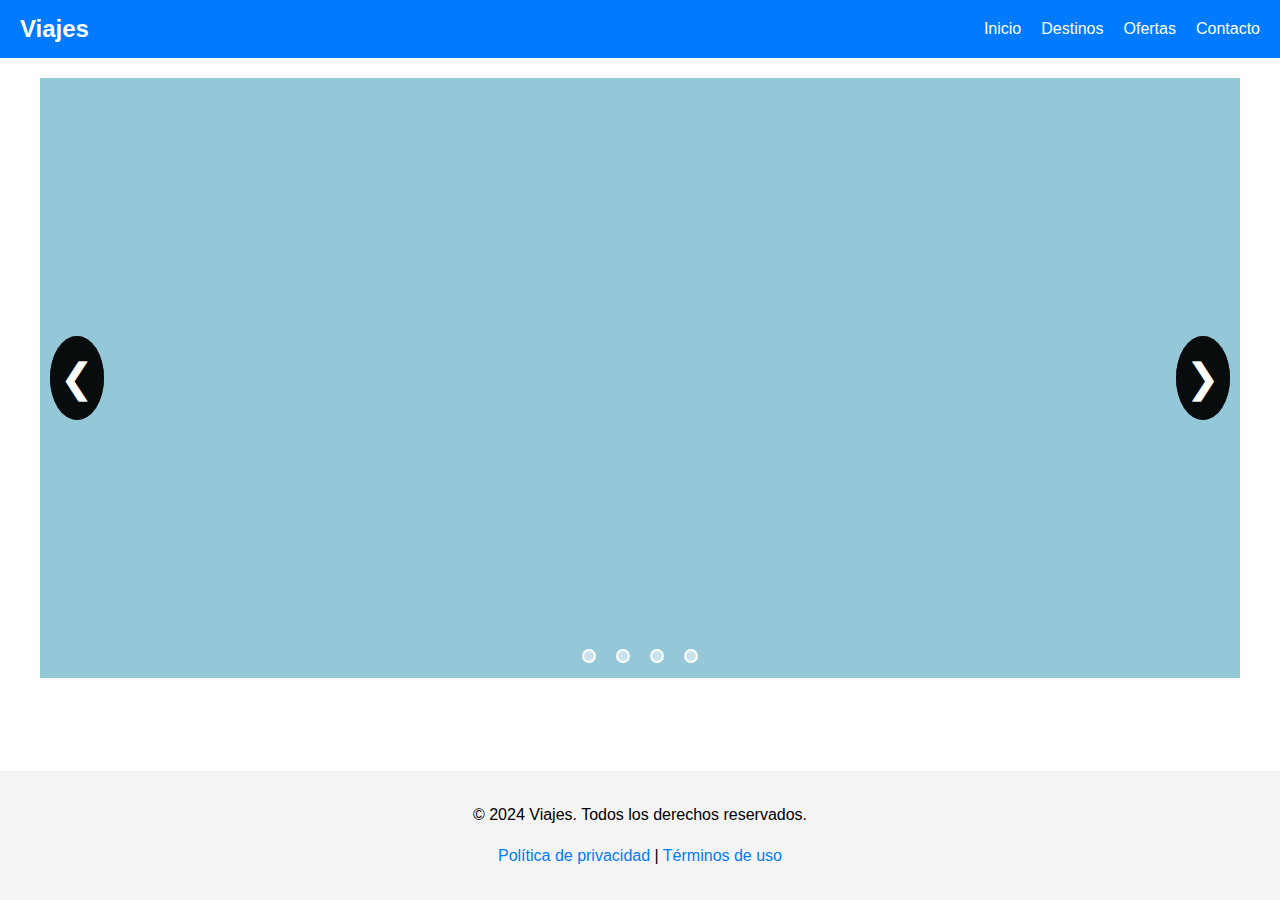
==== index.html @ e2661abb "got Talent" ====
<!DOCTYPE html>
<html lang="es">
<head>
    <meta charset="UTF-8">
    <meta name="viewport" content="width=device-width, initial-scale=1.0">
    <title>Inicio</title>
    <link rel="stylesheet" href="css/styles.css">
</head>
<body>
    <div class="container">
        <!-- Menú de navegación -->
        <header>
            <nav class="menu">
                <div class="logo">Viajes</div>
                <input type="checkbox" id="menu-toggle" class="menu-toggle">
                <label for="menu-toggle" class="menu-icon">&#9776;</label>
                <ul class="menu-links">
                    <li><a href="#">Inicio</a></li>
                    <li><a href="#">Destinos</a></li>
                    <li><a href="#">Ofertas</a></li>
                    <li><a href="#">Contacto</a></li>
                </ul>
            </nav>
        </header>

        <!-- Contenido principal -->
        <main>
            <!-- Galería de imágenes -->
            <div class="slider">
                <div class="slides">
                    <input type="radio" name="slide" id="slide1" checked>
                    <input type="radio" name="slide" id="slide2">
                    <input type="radio" name="slide" id="slide3">
                    <input type="radio" name="slide" id="slide4">

                    <div class="slide s1">
                        <img src="img/1.png" alt="Imagen 1">
                    </div>
                    <div class="slide s2">
                        <img src="img/1.png" alt="Imagen 2">
                    </div>
                    <div class="slide s3">
                        <img src="img/1.png" alt="Imagen 3">
                    </div>
                    <div class="slide s4">
                        <img src="img/1.png" alt="Imagen 4">
                    </div>

                    <!-- Controles manuales -->
                    <div class="navigation">
                        <label for="slide1" class="manual-btn"></label>
                        <label for="slide2" class="manual-btn"></label>
                        <label for="slide3" class="manual-btn"></label>
                        <label for="slide4" class="manual-btn"></label>
                    </div>
                </div>

                <!-- Flechas -->
                <div class="arrows">
                    <label for="slide4" class="prev">&#10094;</label>
                    <label for="slide2" class="next">&#10095;</label>
                    <label for="slide1" class="prev">&#10094;</label>
                    <label for="slide3" class="next">&#10095;</label>
                    <label for="slide2" class="prev">&#10094;</label>
                    <label for="slide4" class="next">&#10095;</label>
                    <label for="slide3" class="prev">&#10094;</label>
                    <label for="slide1" class="next">&#10095;</label>
                </div>
            </div>
        </main>
    </div>

    <!-- Pie de página -->
    <footer>
        <div class="footer-content">
            <p>&copy; 2024 Viajes. Todos los derechos reservados.</p>
            <p><a href="#">Política de privacidad</a> | <a href="#">Términos de uso</a></p>
        </div>
    </footer>
</body>
</html>
---- css/styles.css ----
/* Estilos generales ya establecidos (no se repiten aquí) */
/* Estilos generales */
body {
    font-family: Arial, sans-serif;
    margin: 0;
    padding: 0;
    line-height: 1.6;
    display: flex;
    flex-direction: column;
    min-height: 100vh;
}

/* Contenedor principal */
.container {
    flex: 1;
}

/* Menú */
.menu {
    display: flex;
    justify-content: space-between;
    align-items: center;
    padding: 10px 20px;
    background-color: #007BFF;
    color: white;
    position: relative;
}

.menu .logo {
    font-size: 24px;
    font-weight: bold;
}

.menu-links {
    list-style: none;
    display: flex;
    gap: 20px;
    margin: 0;
    padding: 0;
}

.menu-links li {
    display: inline;
}

.menu-links a {
    text-decoration: none;
    color: white;
    font-weight: 500;
}

/* Botón hamburguesa para pantallas pequeñas */
.menu-toggle {
    display: none;
}

.menu-icon {
    display: none;
    font-size: 24px;
    cursor: pointer;
}

/* Adaptabilidad */
@media (max-width: 768px) {
    .menu-links {
        display: none;
        flex-direction: column;
        background-color: #007BFF;
        position: absolute;
        top: 100%;
        left: 0;
        width: 100%;
        text-align: center;
    }

    .menu-links li {
        padding: 10px 0;
    }

    .menu-toggle:checked + .menu-icon + .menu-links {
        display: flex;
    }

    .menu-icon {
        display: block;
    }
}

/* Pie de página */
footer {
    background-color: #f4f4f4;
    text-align: center;
    padding: 15px 0;
    margin-top: auto;
}

footer a {
    color: #007BFF;
    text-decoration: none;
}

footer a:hover {
    text-decoration: underline;
}
/* Galería de imágenes */
.slider {
    width: 100%;
    max-width: 1200px;
    height: 600px;
    overflow: hidden;
    margin: 20px auto;
    position: relative;
}

.slides {
    display: flex;
    width: 400%;
    height: 100%;
    transition: transform 0.5s ease-in-out;
}

.slide {
    width: 100%;
    height: 100%;
    flex-shrink: 0;
    position: relative;
}

.slide img {
    width: 100%;
    height: 100%;
    object-fit: cover;
}

/* Radio inputs */
input[type="radio"] {
    display: none;
}

#slide1:checked ~ .slides {
    transform: translateX(0%);
}

#slide2:checked ~ .slides {
    transform: translateX(-100%);
}

#slide3:checked ~ .slides {
    transform: translateX(-200%);
}

#slide4:checked ~ .slides {
    transform: translateX(-300%);
}

/* Flechas */
.arrows label {
    position: absolute;
    top: 50%;
    transform: translateY(-50%);
    font-size: 40px;
    color: white;
    background: rgba(0, 0, 0, 0.5);
    border-radius: 50%;
    padding: 10px;
    cursor: pointer;
    z-index: 10;
}

label.prev {
    left: 10px;
}

label.next {
    right: 10px;
}

.arrows label:hover {
    background: rgba(0, 0, 0, 0.8);
}

/* Botones manuales */
.navigation {
    display: flex;
    justify-content: center;
    position: absolute;
    bottom: 15px;
    width: 100%;
    z-index: 10;
}

.manual-btn {
    border: 2px solid white;
    padding: 5px;
    margin: 0 10px;
    border-radius: 50%;
    cursor: pointer;
    background: rgba(255, 255, 255, 0.5);
}

.manual-btn:hover {
    background: white;
}
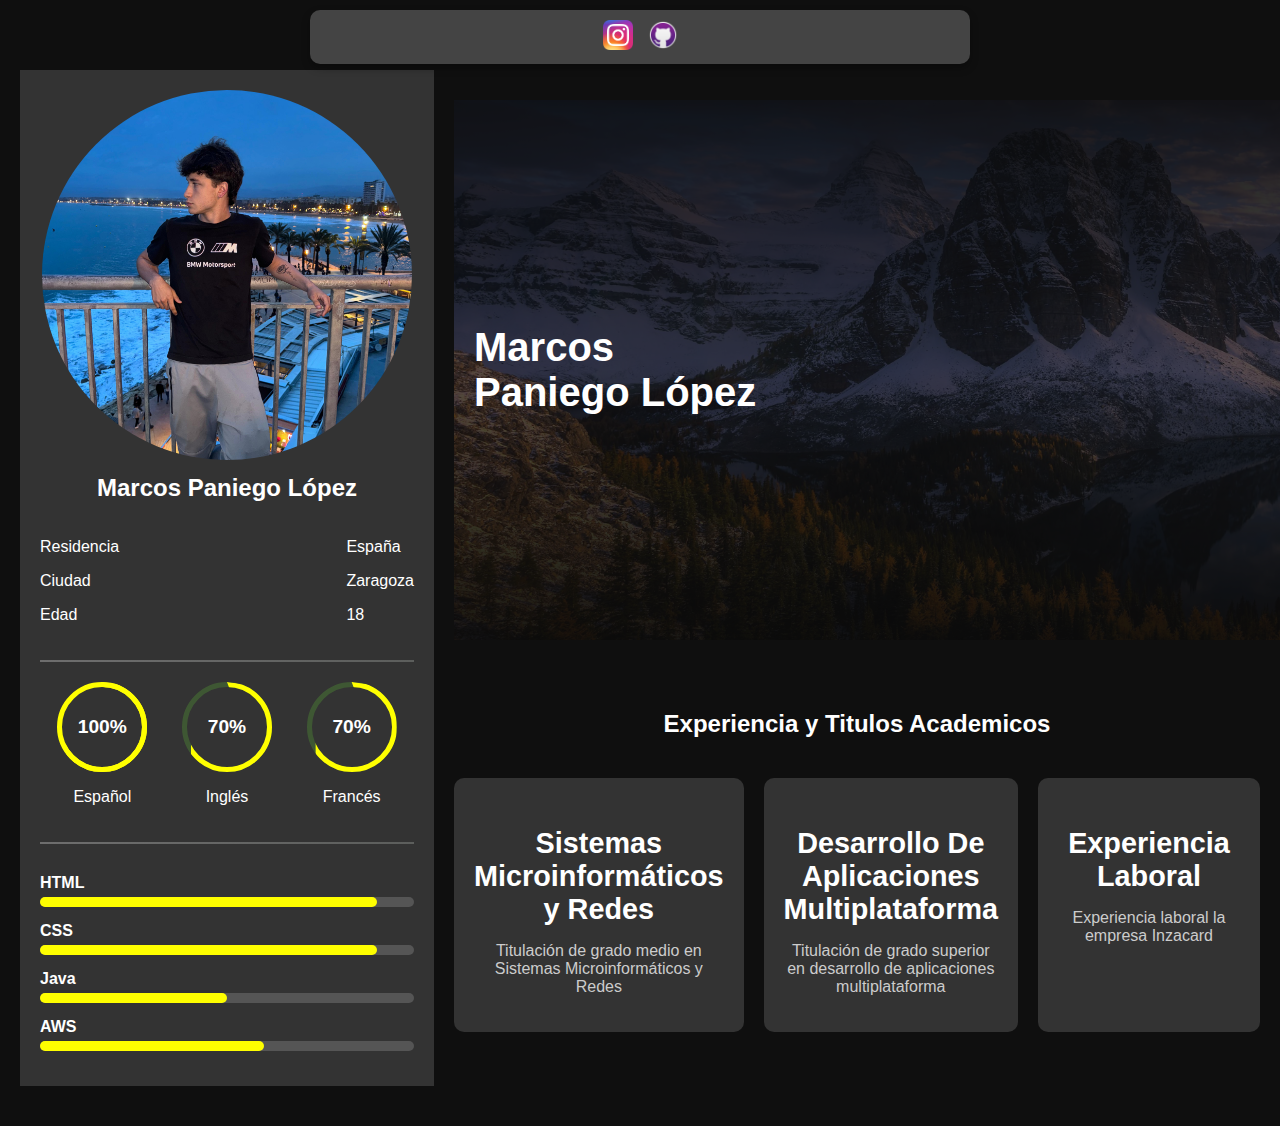
==== commit 4446a838: "GotTalentWeb" ====
--- a/index.html
+++ b/index.html
@@ -1,81 +1,114 @@
 <!DOCTYPE html>
 <html lang="es">
 <head>
-    <meta charset="UTF-8">
-    <meta name="viewport" content="width=device-width, initial-scale=1.0">
-    <title>Inicio</title>
-    <link rel="stylesheet" href="css/styles.css">
+  <meta charset="UTF-8">
+  <meta name="viewport" content="width=device-width, initial-scale=1.0">
+  <title>Inicio</title>
+  <link rel="stylesheet" href="css/styles.css">
 </head>
 <body>
-    <div class="container">
-        <!-- Menú de navegación -->
-        <header>
-            <nav class="menu">
-                <div class="logo">Viajes</div>
-                <input type="checkbox" id="menu-toggle" class="menu-toggle">
-                <label for="menu-toggle" class="menu-icon">&#9776;</label>
-                <ul class="menu-links">
-                    <li><a href="#">Inicio</a></li>
-                    <li><a href="#">Destinos</a></li>
-                    <li><a href="#">Ofertas</a></li>
-                    <li><a href="#">Contacto</a></li>
-                </ul>
-            </nav>
-        </header>
+  <!-- Rectángulo flotante para redes sociales -->
+  <div class="social-links">
+    <a href="#" class="icono">
+      <img src="img/LogoInstagram.webp" alt="LogoInstagram">
+    </a>
+    <a href="#" class="icono">
+      <img src="img/github.png" alt="LogoGithub">
+    </a>
+  </div>
 
-        <!-- Contenido principal -->
-        <main>
-            <!-- Galería de imágenes -->
-            <div class="slider">
-                <div class="slides">
-                    <input type="radio" name="slide" id="slide1" checked>
-                    <input type="radio" name="slide" id="slide2">
-                    <input type="radio" name="slide" id="slide3">
-                    <input type="radio" name="slide" id="slide4">
-
-                    <div class="slide s1">
-                        <img src="img/1.png" alt="Imagen 1">
-                    </div>
-                    <div class="slide s2">
-                        <img src="img/1.png" alt="Imagen 2">
-                    </div>
-                    <div class="slide s3">
-                        <img src="img/1.png" alt="Imagen 3">
-                    </div>
-                    <div class="slide s4">
-                        <img src="img/1.png" alt="Imagen 4">
-                    </div>
-
-                    <!-- Controles manuales -->
-                    <div class="navigation">
-                        <label for="slide1" class="manual-btn"></label>
-                        <label for="slide2" class="manual-btn"></label>
-                        <label for="slide3" class="manual-btn"></label>
-                        <label for="slide4" class="manual-btn"></label>
-                    </div>
+  <div class="contenedor">
+    <div class="tarjetas">
+        <div class="tarjeta-perfil">
+            <img src="img/yo5.png" alt="Foto de perfil">
+            <h2>Marcos Paniego López</h2>
+            <div class="informacion">
+              <div class="label">
+                <p class="resaltado">Residencia</p>
+                <p class="resaltado">Ciudad</p>
+                <p class="resaltado">Edad</p>
+              </div>
+              <div class="valor">
+                <p class="fino">España</p>
+                <p class="fino">Zaragoza</p>
+                <p class="fino">18</p>
+              </div>  
+            </div>
+            <div class="linea"></div>
+            <div class="idiomas">
+              <div class="idioma">
+                <div class="circulo completo">
+                  <span>100%</span>
                 </div>
-
-                <!-- Flechas -->
-                <div class="arrows">
-                    <label for="slide4" class="prev">&#10094;</label>
-                    <label for="slide2" class="next">&#10095;</label>
-                    <label for="slide1" class="prev">&#10094;</label>
-                    <label for="slide3" class="next">&#10095;</label>
-                    <label for="slide2" class="prev">&#10094;</label>
-                    <label for="slide4" class="next">&#10095;</label>
-                    <label for="slide3" class="prev">&#10094;</label>
-                    <label for="slide1" class="next">&#10095;</label>
+                <p>Español</p>
+              </div>
+              <div class="idioma">
+                <div class="circulo" style="--nivel: 70%;">
+                  <span>70%</span>
                 </div>
+                <p>Inglés</p>
+              </div>
+              <div class="idioma">
+                <div class="circulo" style="--nivel: 70%;">
+                  <span>70%</span>
+                </div>
+                <p>Francés</p>
+              </div>
             </div>
-        </main>
+            <div class="linea"></div>
+            <div class="habilidades">
+              <div class="habilidad">
+                <p>HTML</p>
+                <div class="barra" style="--nivel: 90%;"></div>
+              </div>
+              <div class="habilidad">
+                <p>CSS</p>
+                <div class="barra" style="--nivel: 90%;"></div>
+              </div>
+              <div class="habilidad">
+                <p>Java</p>
+                <div class="barra" style="--nivel: 50%;"></div>
+              </div>
+              <div class="habilidad">
+                <p>AWS</p>
+                <div class="barra" style="--nivel: 60%;"></div>
+              </div>
+            
+            </div>
+          </div>
+          <!-- Nueva tarjeta con fondo de paisaje -->
+    <div class="tarjeta-fondo">
+        <div class="fondo-paisaje">
+          <!-- Título a la izquierda -->
+          <div class="titulo-fondo">
+            <h1>Marcos</h1>
+            <h1>Paniego López</h1>
+          </div>
+          <!-- Imagen a la derecha -->
+          <div class="imagen-fondo-derecha">
+            <img src="img/yo_fotoprincipal.png" alt="Mi Imagen">
+          </div>
+        </div>
+        <h2 id="servicios">Experiencia y Titulos Academicos</h2>
+          <!-- 3 Tarjetas adicionales -->
+    <div class="tarjetas-adicionales">
+        <div class="tarjeta">
+            <h3>Sistemas Microinformáticos y Redes</h3>
+            <p>Titulación de grado medio en Sistemas Microinformáticos y Redes</p>
+        </div>
+        <div class="tarjeta">
+            <h3>Desarrollo De Aplicaciones Multiplataforma</h3>
+            <p>Titulación de grado superior en desarrollo de aplicaciones multiplataforma</p>
+        </div>
+        <div class="tarjeta">
+            <h3>Experiencia Laboral</h3>
+            <p>Experiencia laboral la empresa Inzacard</p>
+        </div>
     </div>
-
-    <!-- Pie de página -->
-    <footer>
-        <div class="footer-content">
-            <p>&copy; 2024 Viajes. Todos los derechos reservados.</p>
-            <p><a href="#">Política de privacidad</a> | <a href="#">Términos de uso</a></p>
-        </div>
-    </footer>
+      </div>
+    </div>
+    </div>
+  </div>
 </body>
 </html>
+
--- a/css/styles.css
+++ b/css/styles.css
@@ -1,203 +1,281 @@
-/* Estilos generales ya establecidos (no se repiten aquí) */
-/* Estilos generales */
 body {
-    font-family: Arial, sans-serif;
     margin: 0;
     padding: 0;
-    line-height: 1.6;
-    display: flex;
-    flex-direction: column;
+    font-family: Arial, sans-serif;
+    background-color: #0f0f0f;
+    color: #fff;
+  }
+  
+  .contenedor {
+    display: flex;
+    flex-direction: column; /* Las tarjetas estarán en una fila */
+    justify-content: flex-start; /* Alinea todo a la izquierda */
     min-height: 100vh;
-}
-
-/* Contenedor principal */
-.container {
-    flex: 1;
-}
-
-/* Menú */
-.menu {
+    padding: 20px;
+  }
+  
+  .tarjetas {
+    display: flex;
+    gap: 20px; /* Espacio entre las dos tarjetas */
+  }
+  
+  .tarjeta-perfil {
+    width: 400px;
+    background-color: #333;
+    padding: 20px;
+    text-align: center;
+    margin-bottom: 20px; /* Espacio entre la tarjeta y el siguiente contenido */
+  }
+  
+  .tarjeta-perfil img {
+    width: 370px;
+    height: 370px;
+    border-radius: 50%;
+    object-fit: cover;
+  }
+  
+  .tarjeta-perfil h2 {
+    margin-top: 10px;
+  }
+  
+  .informacion {
+    display: flex;
+    justify-content: space-between;
+    margin-top: 20px;
+  }
+  
+  .label, .valor {
+    text-align: left;
+  }
+  
+  .linea {
+    margin: 20px 0;
+    height: 2px;
+    background: linear-gradient(to right, #6e6e6e, #5c5e5c);
+  }
+  
+  .idiomas {
+    display: flex;
+    justify-content: space-around;
+    margin-top: 20px;
+  }
+  
+  .idioma {
+    text-align: center;
+  }
+  
+  .circulo {
+    width: 80px;
+    height: 80px;
+    border-radius: 50%;
+    position: relative;
+    background: none;
+    border: 5px solid rgba(111, 233, 54, 0.2);
+    display: flex;
+    justify-content: center;
+    align-items: center;
+    margin: 0 auto 10px auto;
+  }
+  
+  .circulo.completo {
+    border: 5px solid yellow;
+  }
+  
+  .circulo::before {
+    content: "";
+    position: absolute;
+    width: 100%;
+    height: 100%;
+    border-radius: 90%;
+    clip-path: polygon(80% 80%, 50% 0%, 100% 7%, 100% 100%, 10% 100%, 10% 50%);
+    border: 5px solid yellow;
+    transform: rotate(calc(3.6deg * var(--nivel)));
+    transform-origin: center;
+  }
+  
+  .circulo span {
+    position: absolute;
+    color: white;
+    font-weight: bold;
+    font-size: 1.2em;
+  }
+  
+  .habilidades {
+    margin-top: 30px;
+    text-align: left;
+  }
+  
+  .habilidad {
+    margin-bottom: 15px;
+  }
+  
+  .habilidad p {
+    margin: 0 0 5px 0;
+    font-weight: bold;
+  }
+  
+  .barra {
+    height: 10px;
+    width: 100%;
+    background-color: #555;
+    border-radius: 5px;
+    position: relative;
+  }
+  
+  .barra::after {
+    content: "";
+    position: absolute;
+    height: 100%;
+    width: var(--nivel);
+    background-color: yellow;
+    border-radius: 5px;
+    top: 0;
+    left: 0;
+  }
+/* Redes sociales - Posicionamiento fijo en la parte superior */
+.social-links {
+    position: fixed; /* Fijo en la pantalla */
+    top: 10px; /* Espacio desde la parte superior */
+    left: 50%; /* Centrado horizontalmente */
+    transform: translateX(-50%); /* Ajuste del centro */
+    background-color: #444;
+    padding: 10px;
+    border-radius: 10px;
+    box-shadow: 0 4px 8px rgba(0, 0, 0, 0.3);
+    width: 50%; /* Ajusta el tamaño del rectángulo */
+    display: flex;
+    justify-content: center;
+    gap: 15px;
+    transition: transform 0.3s ease, box-shadow 0.3s ease;
+    z-index: 1000; /* Asegura que esté encima de todo */
+  }
+  
+  /* Efecto hover */
+  .social-links:hover {
+    transform: translateX(-50%) translateY(-5px);
+    box-shadow: 0 8px 16px rgba(0, 0, 0, 0.5);
+  }
+  
+  /* Iconos interactivos */
+  .icono img {
+    width: 30px;
+    height: 30px;
+    transition: transform 0.3s ease;
+  }
+  
+  .icono img:hover {
+    transform: scale(1.2);
+  }
+  
+  /* Tarjeta de perfil */
+  .tarjeta-perfil {
+    margin-top: 50px; /* Espacio suficiente debajo de las redes sociales */
+    width: 400px;
+    background-color: #333;
+    padding: 20px;
+    text-align: center;
+    position: relative;
+  }
+  /* Nueva tarjeta con fondo de paisaje */
+  .tarjeta-fondo {
+    width: 65%; /* Aumento el tamaño de la tarjeta de fondo */
+    background-color: transparent;
+    margin-top: 80px; /* Separa más de la parte superior */
+  }
+  
+  
+  
+  .fondo-paisaje {
     display: flex;
     justify-content: space-between;
     align-items: center;
-    padding: 10px 20px;
-    background-color: #007BFF;
-    color: white;
-    position: relative;
-}
-
-.menu .logo {
-    font-size: 24px;
+    height: 500px;
+    width: 1300px;
+    color: rgb(255, 255, 255);
+    padding: 20px;
+    position: relative;
+  }
+  
+  /* Pseudo-elemento para la imagen de fondo con opacidad */
+.fondo-paisaje::before {
+    content: "";
+    position: absolute;
+    top: 0;
+    left: 0;
+    width: 100%;
+    height: 100%;
+    background-image: url('../img/fondo.png'); /* Imagen de fondo */
+    background-size: cover;
+    background-position: center;
+    opacity: 0.3; /* Opacidad solo para la imagen de fondo */
+    z-index: 0; /* Asegura que la imagen esté por detrás del contenido */
+    background: linear-gradient(
+        rgba(0, 0, 0, 0.8), /* borde superior */
+        rgba(0, 0, 0, 0), /* centro */
+        rgba(0, 0, 0, 0.795) /* borde inferior */
+      ), url('../img/fondo.png'); /* Imagen de fondo */
+      background-size: cover;
+      background-position: center;
+  }
+
+ 
+  .titulo-fondo h1 {
+    font-size: 2.5em;
     font-weight: bold;
-}
-
-.menu-links {
-    list-style: none;
+    margin: 0;
+    color: #fff;
+    position: relative;
+  z-index: 1; /* Asegura que el texto esté por encima de la imagen */
+  }
+  
+ /* Imagen a la derecha */
+.imagen-fondo-derecha img {
+    width: 550px;
+    height: 540px;
+    object-fit: cover;
+    position: relative;
+    z-index: 1; /* Asegura que la imagen esté por encima del fondo */
+  }
+
+/* Nueva sección para las 3 tarjetas debajo */
+.tarjetas-adicionales {
     display: flex;
     gap: 20px;
-    margin: 0;
-    padding: 0;
-}
-
-.menu-links li {
-    display: inline;
-}
-
-.menu-links a {
-    text-decoration: none;
-    color: white;
-    font-weight: 500;
-}
-
-/* Botón hamburguesa para pantallas pequeñas */
-.menu-toggle {
-    display: none;
-}
-
-.menu-icon {
-    display: none;
-    font-size: 24px;
-    cursor: pointer;
-}
-
-/* Adaptabilidad */
-@media (max-width: 768px) {
-    .menu-links {
-        display: none;
-        flex-direction: column;
-        background-color: #007BFF;
-        position: absolute;
-        top: 100%;
-        left: 0;
-        width: 100%;
-        text-align: center;
-    }
-
-    .menu-links li {
-        padding: 10px 0;
-    }
-
-    .menu-toggle:checked + .menu-icon + .menu-links {
-        display: flex;
-    }
-
-    .menu-icon {
-        display: block;
-    }
-}
-
-/* Pie de página */
-footer {
-    background-color: #f4f4f4;
-    text-align: center;
-    padding: 15px 0;
-    margin-top: auto;
-}
-
-footer a {
-    color: #007BFF;
-    text-decoration: none;
-}
-
-footer a:hover {
-    text-decoration: underline;
-}
-/* Galería de imágenes */
-.slider {
-    width: 100%;
-    max-width: 1200px;
-    height: 600px;
-    overflow: hidden;
-    margin: 20px auto;
-    position: relative;
-}
-
-.slides {
-    display: flex;
-    width: 400%;
-    height: 100%;
-    transition: transform 0.5s ease-in-out;
-}
-
-.slide {
-    width: 100%;
-    height: 100%;
-    flex-shrink: 0;
-    position: relative;
-}
-
-.slide img {
-    width: 100%;
-    height: 100%;
-    object-fit: cover;
-}
-
-/* Radio inputs */
-input[type="radio"] {
-    display: none;
-}
-
-#slide1:checked ~ .slides {
-    transform: translateX(0%);
-}
-
-#slide2:checked ~ .slides {
-    transform: translateX(-100%);
-}
-
-#slide3:checked ~ .slides {
-    transform: translateX(-200%);
-}
-
-#slide4:checked ~ .slides {
-    transform: translateX(-300%);
-}
-
-/* Flechas */
-.arrows label {
-    position: absolute;
-    top: 50%;
-    transform: translateY(-50%);
-    font-size: 40px;
-    color: white;
-    background: rgba(0, 0, 0, 0.5);
-    border-radius: 50%;
-    padding: 10px;
-    cursor: pointer;
-    z-index: 10;
-}
-
-label.prev {
-    left: 10px;
-}
-
-label.next {
-    right: 10px;
-}
-
-.arrows label:hover {
-    background: rgba(0, 0, 0, 0.8);
-}
-
-/* Botones manuales */
-.navigation {
-    display: flex;
-    justify-content: center;
-    position: absolute;
-    bottom: 15px;
-    width: 100%;
-    z-index: 10;
-}
-
-.manual-btn {
-    border: 2px solid white;
-    padding: 5px;
-    margin: 0 10px;
-    border-radius: 50%;
-    cursor: pointer;
-    background: rgba(255, 255, 255, 0.5);
-}
-
-.manual-btn:hover {
-    background: white;
-}
+    margin-top: 40px;
+    justify-content: center; /* Centra las tarjetas */
+    width: 100%;
+}
+
+.tarjeta {
+    background-color: #333;
+    width: 300px;
+    padding: 20px;
+    border-radius: 10px;
+    transition: transform 0.3s ease, box-shadow 0.3s ease;
+    text-align: center;
+}
+
+.tarjeta h3 {
+    font-size: 1.8em;
+    margin-bottom: 10px;
+}
+
+.tarjeta p {
+    font-size: 1em;
+    color: #ccc;
+}
+
+/* Efecto hover */
+.tarjeta:hover {
+    transform: translateY(-10px);
+    box-shadow: 0 10px 20px rgba(0, 0, 0, 0.2);
+}
+
+.tarjeta:hover h3 {
+    color: #ffcc00; /* Cambio de color en el título al hacer hover */
+}
+
+#servicios{
+    margin-top: 70px; /* Separa más de la parte superior */
+    text-align: center;
+}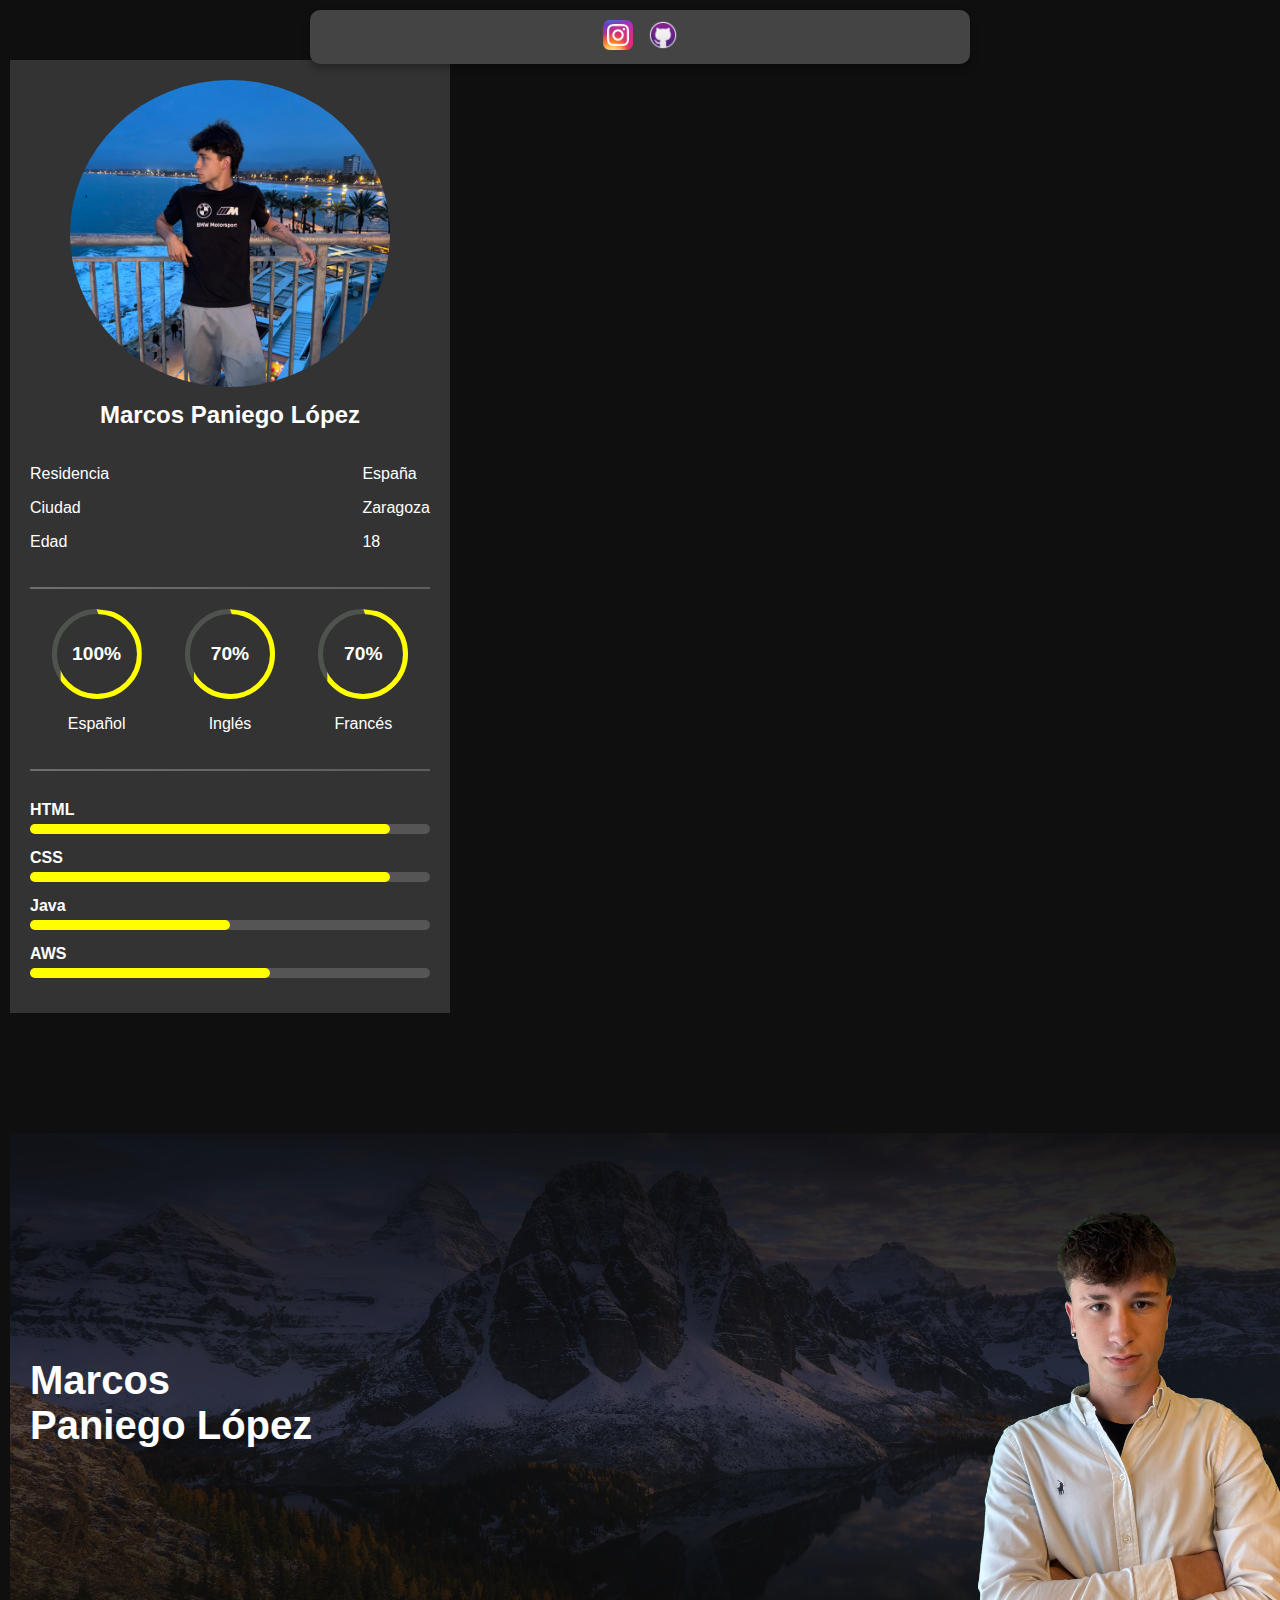
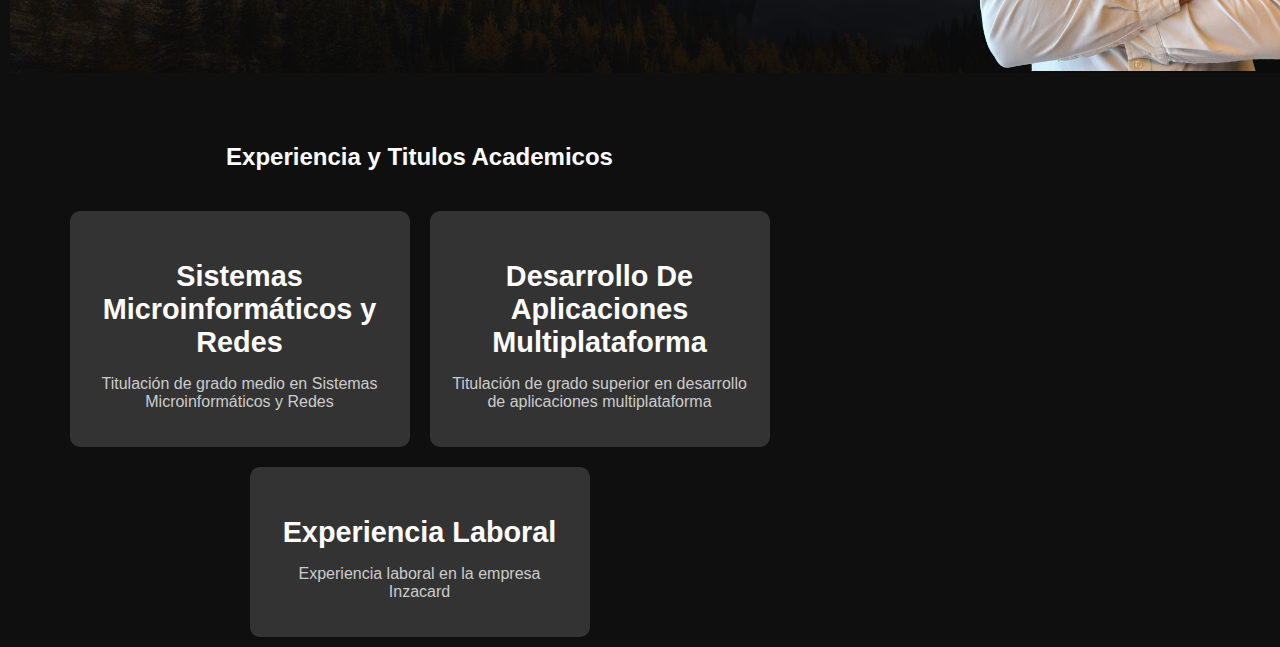
==== commit 4673c9dd: "got Talent" ====
--- a/index.html
+++ b/index.html
@@ -102,7 +102,7 @@
         </div>
         <div class="tarjeta">
             <h3>Experiencia Laboral</h3>
-            <p>Experiencia laboral la empresa Inzacard</p>
+            <p>Experiencia laboral en la empresa Inzacard</p>
         </div>
     </div>
       </div>
--- a/css/styles.css
+++ b/css/styles.css
@@ -4,6 +4,7 @@
     font-family: Arial, sans-serif;
     background-color: #0f0f0f;
     color: #fff;
+    overflow-x: hidden; /* Elimina el desplazamiento horizontal */
   }
   
   .contenedor {
@@ -11,16 +12,19 @@
     flex-direction: column; /* Las tarjetas estarán en una fila */
     justify-content: flex-start; /* Alinea todo a la izquierda */
     min-height: 100vh;
-    padding: 20px;
+    padding: 10px; /* Menor padding para aprovechar mejor el espacio */
   }
   
   .tarjetas {
     display: flex;
     gap: 20px; /* Espacio entre las dos tarjetas */
+    flex-wrap: wrap; /* Permite que las tarjetas se ajusten a la pantalla */
+    
   }
   
   .tarjeta-perfil {
-    width: 400px;
+    width: 100%;
+    max-width: 400px; /* Asegura que las tarjetas no excedan un tamaño máximo */
     background-color: #333;
     padding: 20px;
     text-align: center;
@@ -28,8 +32,8 @@
   }
   
   .tarjeta-perfil img {
-    width: 370px;
-    height: 370px;
+    width: 80%;
+    height: auto; /* Ajusta la imagen según el tamaño del contenedor */
     border-radius: 50%;
     object-fit: cover;
   }
@@ -70,15 +74,17 @@
     border-radius: 50%;
     position: relative;
     background: none;
-    border: 5px solid rgba(111, 233, 54, 0.2);
+    border: 5px solid rgba(197, 216, 188, 0.2);
     display: flex;
     justify-content: center;
     align-items: center;
     margin: 0 auto 10px auto;
   }
+
   
   .circulo.completo {
-    border: 5px solid yellow;
+    
+    animation: cambioColor 10s infinite; /* La animación cambiará los colores */
   }
   
   .circulo::before {
@@ -91,8 +97,33 @@
     border: 5px solid yellow;
     transform: rotate(calc(3.6deg * var(--nivel)));
     transform-origin: center;
-  }
-  
+    animation: cambioColor 10s infinite; /* La animación cambiará los colores */
+  }
+  
+  /* Animación para cambiar el color de la parte llena del círculo */
+@keyframes cambioColor {
+    0% {
+      border-color: #6fe936; /* Verde fosforito sólido */
+      background-color: transparent;
+      transform: rotate(calc(3.6deg * var(--nivel))); /* Mantener el nivel inicial */
+    }
+    33% {
+      border-color: #ff00ff; /* Rosa fosforito sólido */
+      background-color: transparent;
+      transform: rotate(calc(3.6deg * var(--nivel))); /* Mantener el nivel inicial */
+    }
+    66% {
+      border-color: #00ffff; /* Azul fosforito sólido */
+      background-color: transparent;
+      transform: rotate(calc(3.6deg * var(--nivel))); /* Mantener el nivel inicial */
+    }
+    100% {
+      border-color: #6fe936; /* Regresa al verde fosforito sólido */
+      background-color: transparent;
+      transform: rotate(calc(3.6deg * var(--nivel))); /* Mantener el nivel inicial */
+    }
+  }
+
   .circulo span {
     position: absolute;
     color: white;
@@ -120,6 +151,7 @@
     background-color: #555;
     border-radius: 5px;
     position: relative;
+    
   }
   
   .barra::after {
@@ -131,6 +163,23 @@
     border-radius: 5px;
     top: 0;
     left: 0;
+    animation: cambioColorBarras 10s infinite; /* La animación cambiará el color de las barras */
+  }
+
+  /* Animación para cambiar el color de las barras */
+@keyframes cambioColorBarras {
+    0% {
+      background-color: #6fe936; /* Verde fosforito sólido */
+    }
+    33% {
+      background-color: #ff00ff; /* Rosa fosforito sólido */
+    }
+    66% {
+      background-color: #00ffff; /* Azul fosforito sólido */
+    }
+    100% {
+      background-color: #6fe936; /* Regresa al verde fosforito sólido */
+    }
   }
 /* Redes sociales - Posicionamiento fijo en la parte superior */
 .social-links {
@@ -194,6 +243,9 @@
     color: rgb(255, 255, 255);
     padding: 20px;
     position: relative;
+    background-size: cover;
+    background-position: center;
+   
   }
   
   /* Pseudo-elemento para la imagen de fondo con opacidad */
@@ -216,7 +268,25 @@
       ), url('../img/fondo.png'); /* Imagen de fondo */
       background-size: cover;
       background-position: center;
-  }
+      animation: cambioFondoPaisaje 30s infinite; /* La animación solo afectará al fondo */
+  }
+
+  /* Animación de cambio de fondo en la sección de fondo-paisaje */
+@keyframes cambioFondoPaisaje {
+    0% {
+      background-image: url('../img/fondo.png'); /* Fondo inicial */
+      opacity: 0.3;
+    }
+    50% {
+      background-image: url('../img/fondo2.png'); /* Segundo fondo */
+      opacity: 0.18;
+    }
+    100% {
+      background-image: url('../img/fondo.png'); /* Vuelve al primer fondo */
+      opacity: 0.32;
+    }
+  }
+  
 
  
   .titulo-fondo h1 {
@@ -230,7 +300,8 @@
   
  /* Imagen a la derecha */
 .imagen-fondo-derecha img {
-    width: 550px;
+    width: 100%;
+    max-width: 550px; /* Ajusta el tamaño de la imagen */
     height: 540px;
     object-fit: cover;
     position: relative;
@@ -242,13 +313,15 @@
     display: flex;
     gap: 20px;
     margin-top: 40px;
+    flex-wrap: wrap; /* Permite que las tarjetas adicionales se ajusten en pantallas pequeñas */
     justify-content: center; /* Centra las tarjetas */
     width: 100%;
 }
 
 .tarjeta {
     background-color: #333;
-    width: 300px;
+    width: 100%;
+    max-width: 300px; /* Las tarjetas ocuparán todo el ancho disponible hasta un máximo */
     padding: 20px;
     border-radius: 10px;
     transition: transform 0.3s ease, box-shadow 0.3s ease;
@@ -278,4 +351,100 @@
 #servicios{
     margin-top: 70px; /* Separa más de la parte superior */
     text-align: center;
-}+}
+
+/* Medias Queries */
+@media (max-width: 768px) {
+    .contenedor {
+        padding: 20px; /* Reducir el padding en pantallas más pequeñas */
+    }
+
+    .tarjetas {
+        flex-direction: column;
+        gap: 10px;
+    }
+
+    .tarjeta-perfil {
+        width: 90%;
+        max-width: none;
+        margin-bottom: 15px;
+    }
+
+    .fondo-paisaje {
+        flex-direction: column;
+        width: 140%;
+        height: auto;
+    }
+
+    .titulo-fondo h1 {
+        font-size: 1.8em;
+        text-align: center;
+    }
+
+    .imagen-fondo-derecha img {
+        width: 100%;
+        height: auto;
+    }
+
+    .social-links {
+        width: 90%;
+    }
+
+    #servicios{
+        text-align: center;
+    }
+
+    .tarjetas-adicionales {
+        flex-direction: column;
+        
+        
+    }
+}
+
+@media (max-width: 480px) {
+    .contenedor {
+        padding: 10px;
+    }
+
+    .tarjetas {
+        gap: 10px;
+    }
+
+    .tarjeta-perfil {
+        width: 100%;
+        max-width: none;
+        margin-bottom: 10px;
+    }
+
+    .fondo-paisaje {
+        padding: 10px;
+    }
+
+    .titulo-fondo h1 {
+        font-size: 1.5em;
+        text-align: center;
+    }
+
+    .imagen-fondo-derecha img {
+        width: 90%;
+        height: auto;
+    }
+
+    .social-links {
+        width: 90%;
+        top: 10px;
+    }
+
+    .tarjetas-adicionales {
+        flex-direction: column;
+    }
+   
+
+    .tarjeta {
+        width: 100%;
+        max-width: none;
+    }
+}
+
+
+  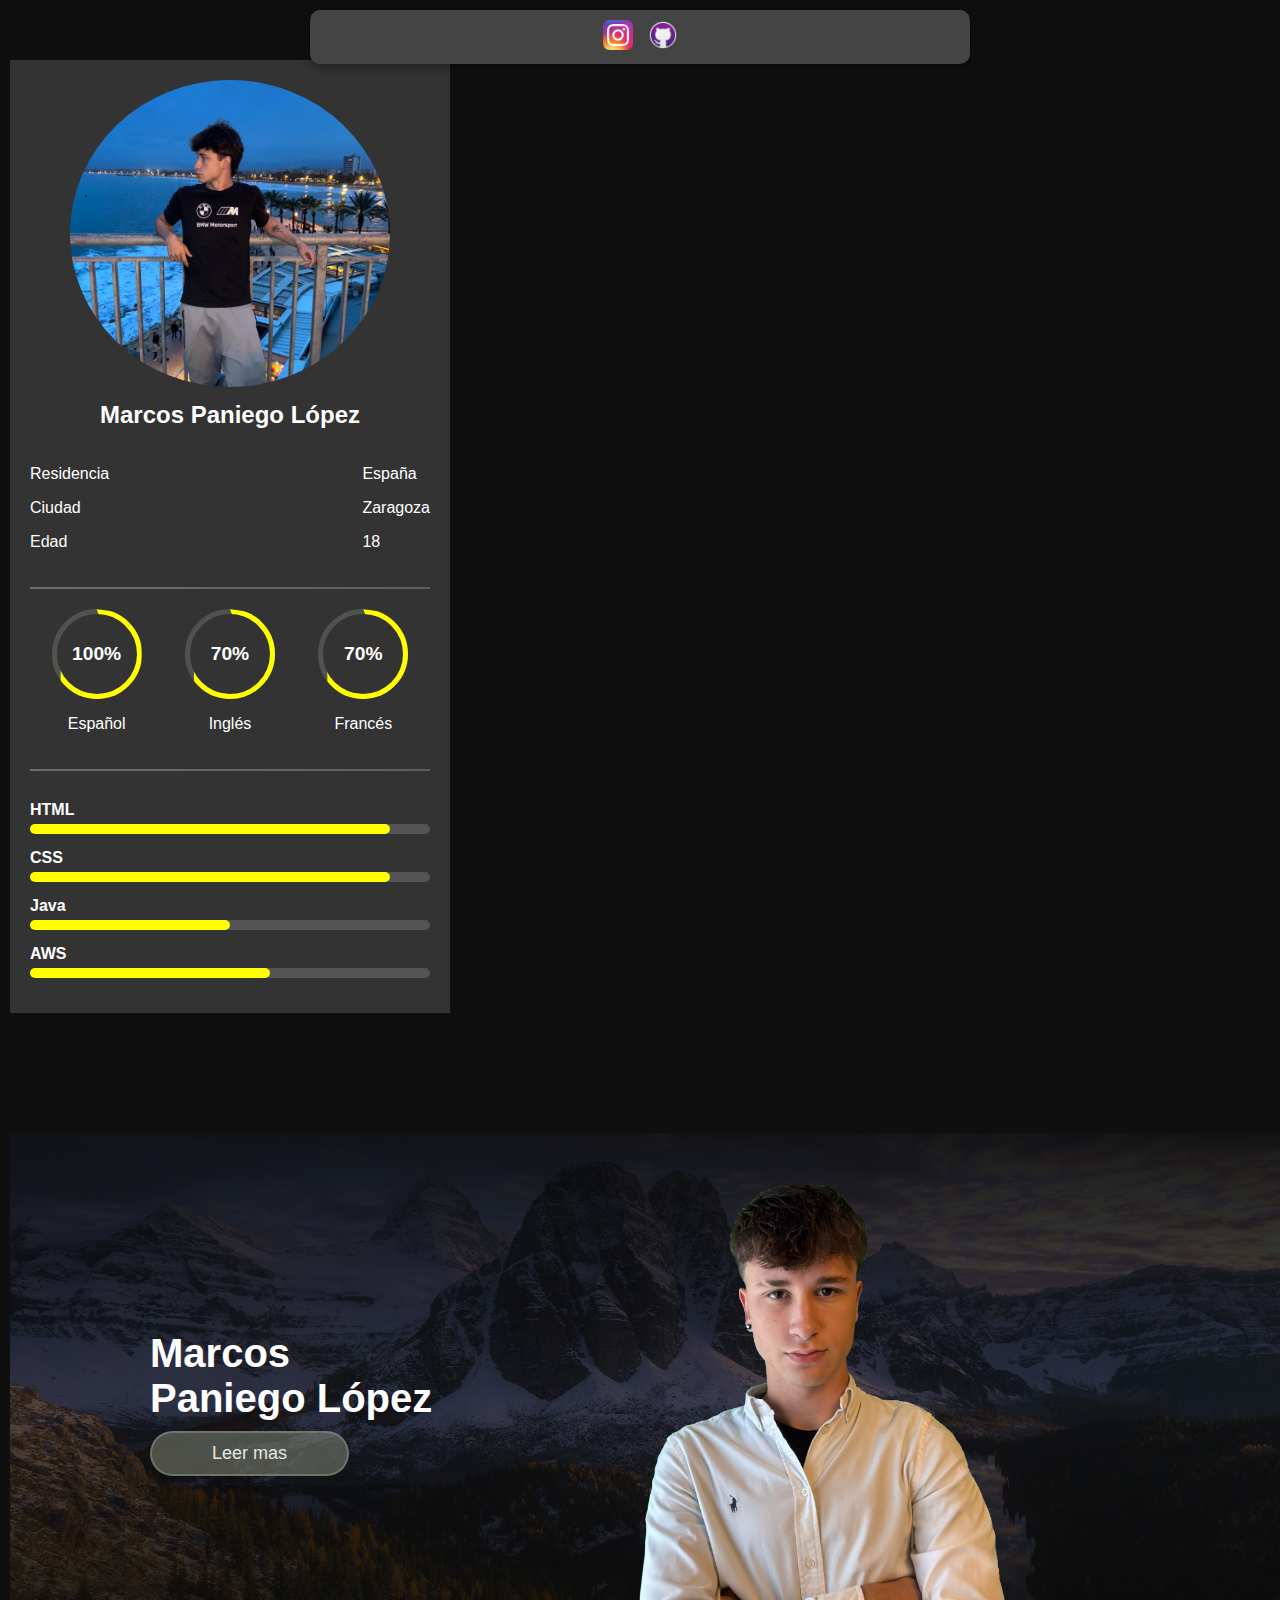
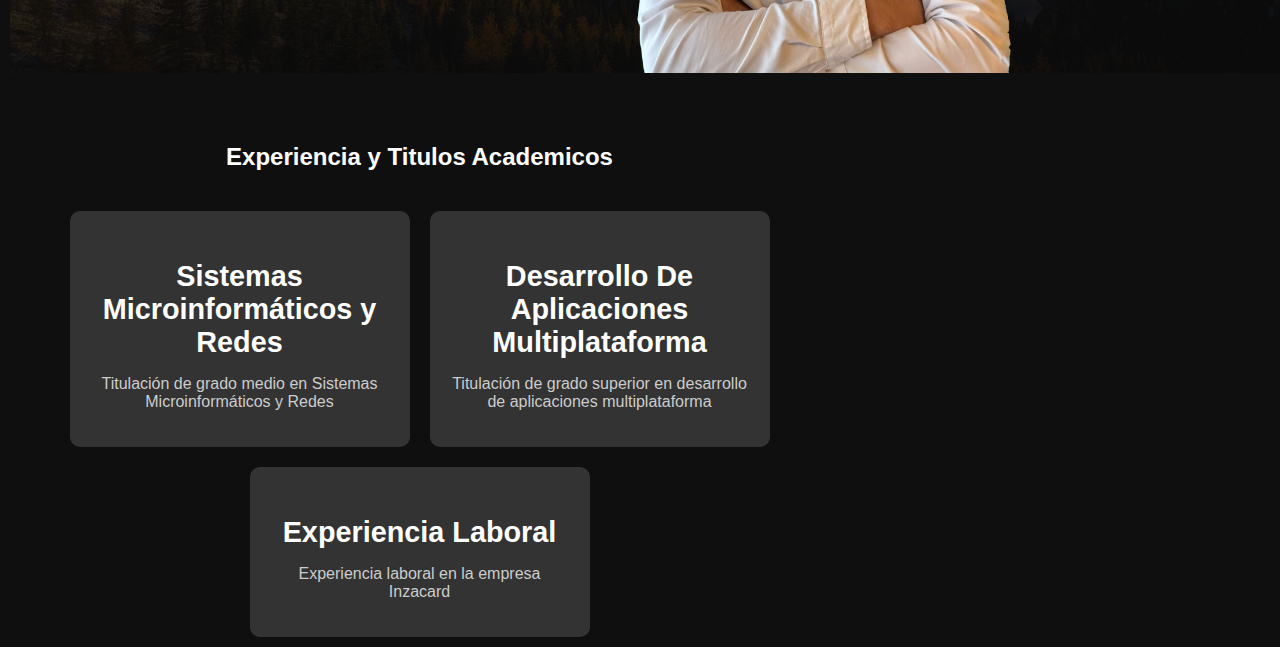
==== commit 03d019dd: "GotTalent" ====
--- a/index.html
+++ b/index.html
@@ -9,10 +9,10 @@
 <body>
   <!-- Rectángulo flotante para redes sociales -->
   <div class="social-links">
-    <a href="#" class="icono">
+    <a href="https://www.instagram.com/marcossszgz/" class="icono">
       <img src="img/LogoInstagram.webp" alt="LogoInstagram">
     </a>
-    <a href="#" class="icono">
+    <a href="https://github.com/maarcox" class="icono">
       <img src="img/github.png" alt="LogoGithub">
     </a>
   </div>
@@ -83,6 +83,7 @@
           <div class="titulo-fondo">
             <h1>Marcos</h1>
             <h1>Paniego López</h1>
+            <a href="sobremi/index.html" class="link-sobre-mi">Leer mas</a>
           </div>
           <!-- Imagen a la derecha -->
           <div class="imagen-fondo-derecha">
--- a/css/styles.css
+++ b/css/styles.css
@@ -287,6 +287,34 @@
     }
   }
   
+/* Aseguramos que el enlace tenga suficiente espacio */
+.link-sobre-mi {
+  display: inline-block; /* Lo convertimos en un bloque para que ocupe toda la línea */
+  margin-top: 10px; /* Separación del nombre */
+  font-size: 18px; /* Tamaño de texto */
+  color: #e5e6e1; /* Color texto*/
+  text-decoration: none; /* Sin subrayado por defecto */
+  background-color: rgba(139, 145, 127, 0.507); /* Fondo*/
+  border: 2px solid rgba(144, 148, 137, 0.507); /* Borde  */
+  padding: 10px 60px; 
+  border-radius: 25px; /* Bordes redondeados */
+  margin-left: 120px;
+  text-align: center; /* Centrado */
+  position: relative; /* Aseguramos que el enlace esté por encima de otros elementos */
+  z-index: 10; /* Aseguramos que esté en una capa superior */
+}
+
+/* Estilo cuando pasamos el ratón por encima */
+.link-sobre-mi:hover {
+  color: #e5e6e1; /* Color azul */
+  background-color: rgba(76, 78, 72, 0.507); /* Fondo */
+  border: 2px solid rgba(76, 78, 72, 0.507); /* Borde */
+  color: #d9e8f8; /* Cambio de color */
+}
+
+
+
+
 
  
   .titulo-fondo h1 {
@@ -294,14 +322,24 @@
     font-weight: bold;
     margin: 0;
     color: #fff;
-    position: relative;
-  z-index: 1; /* Asegura que el texto esté por encima de la imagen */
-  }
-  
+    padding-left: 120px; /* Ajusta la distancia hacia la derecha */
+    position: relative;
+    z-index: 1; /* Asegura que el texto esté por encima de la imagen */
+  }
+  
+  /* Contenedor de la imagen (a la derecha) */
+.imagen-fondo-derecha {
+  display: flex;
+  justify-content: center; /* Centra la imagen horizontalmente */
+  align-items: center; /* Centra la imagen verticalmente */
+  padding-right: 140px;
+  flex: 1; /* La imagen ocupará todo el espacio restante */
+  
+}
  /* Imagen a la derecha */
 .imagen-fondo-derecha img {
     width: 100%;
-    max-width: 550px; /* Ajusta el tamaño de la imagen */
+    max-width: 470px; /* Ajusta el tamaño de la imagen */
     height: 540px;
     object-fit: cover;
     position: relative;
@@ -384,6 +422,7 @@
     .imagen-fondo-derecha img {
         width: 100%;
         height: auto;
+        padding-left: 140px;
     }
 
     .social-links {
@@ -426,8 +465,9 @@
     }
 
     .imagen-fondo-derecha img {
-        width: 90%;
+        width: 100%;
         height: auto;
+       
     }
 
     .social-links {
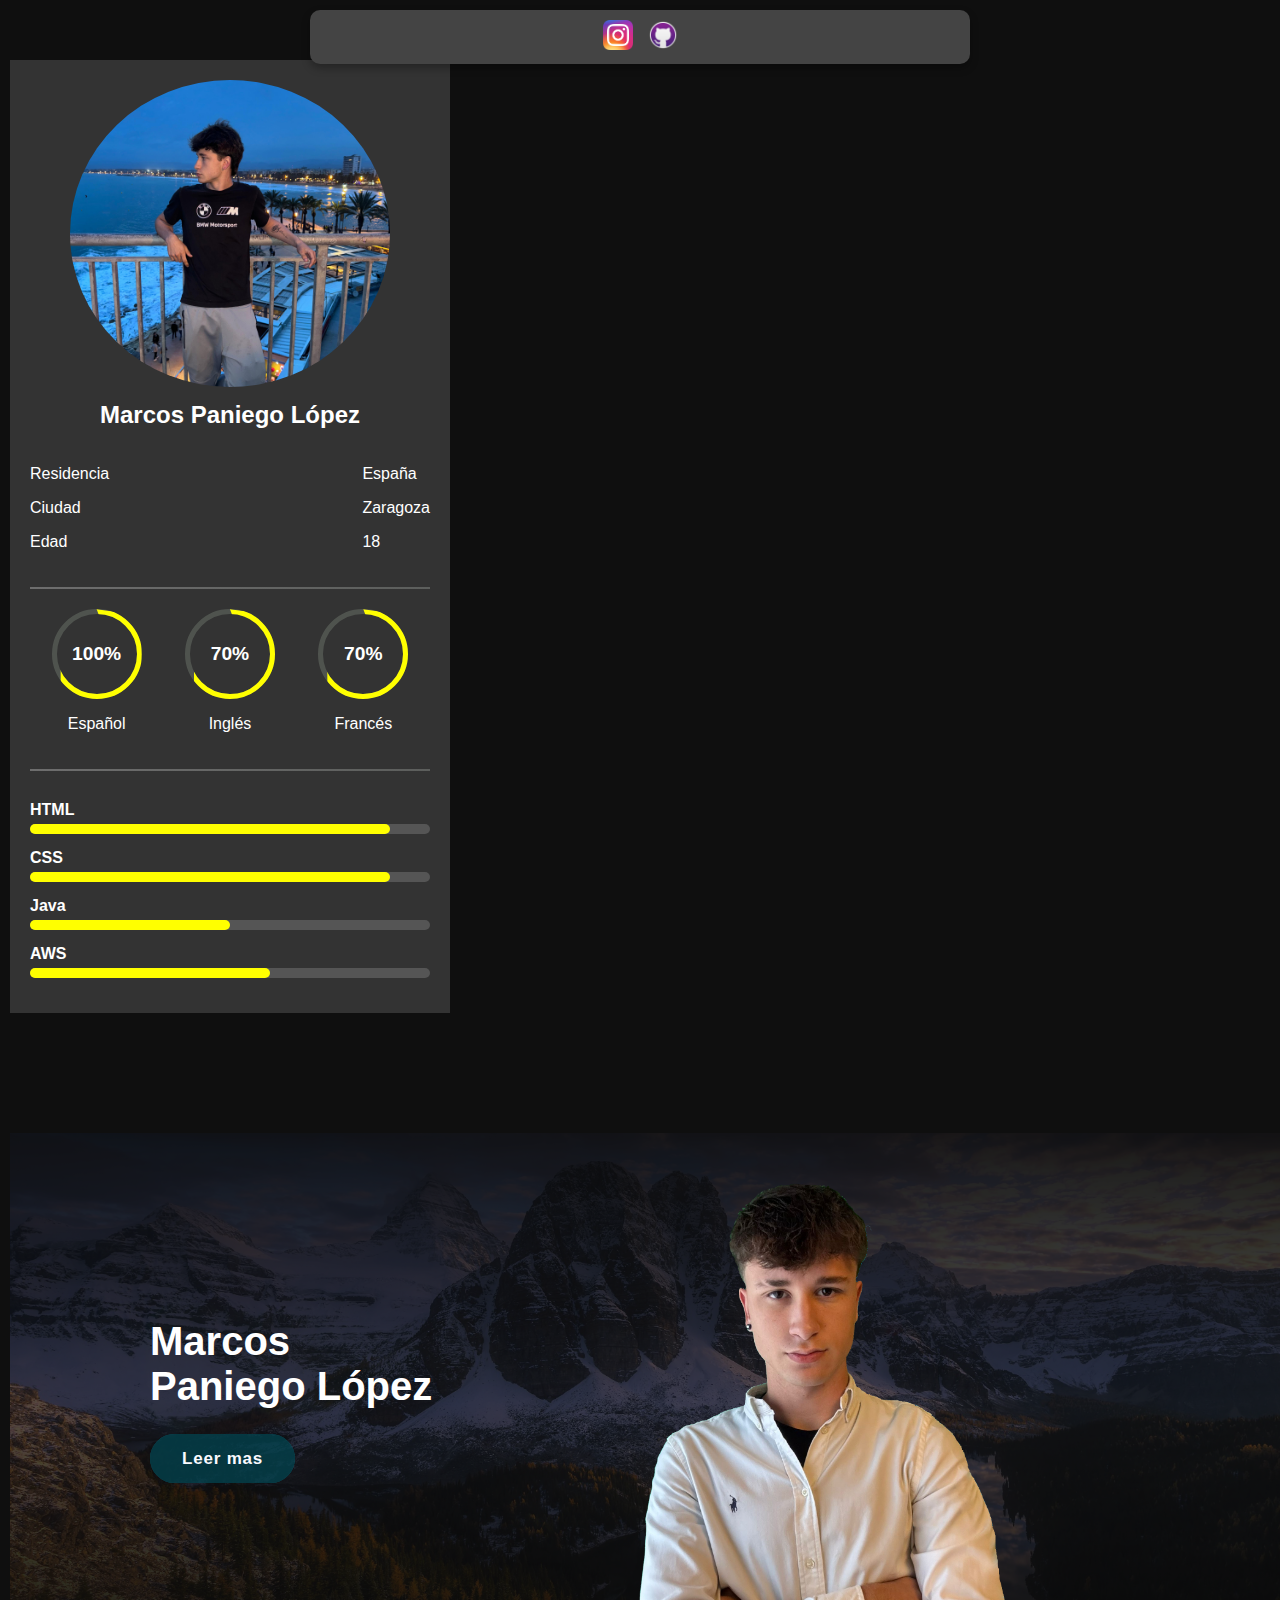
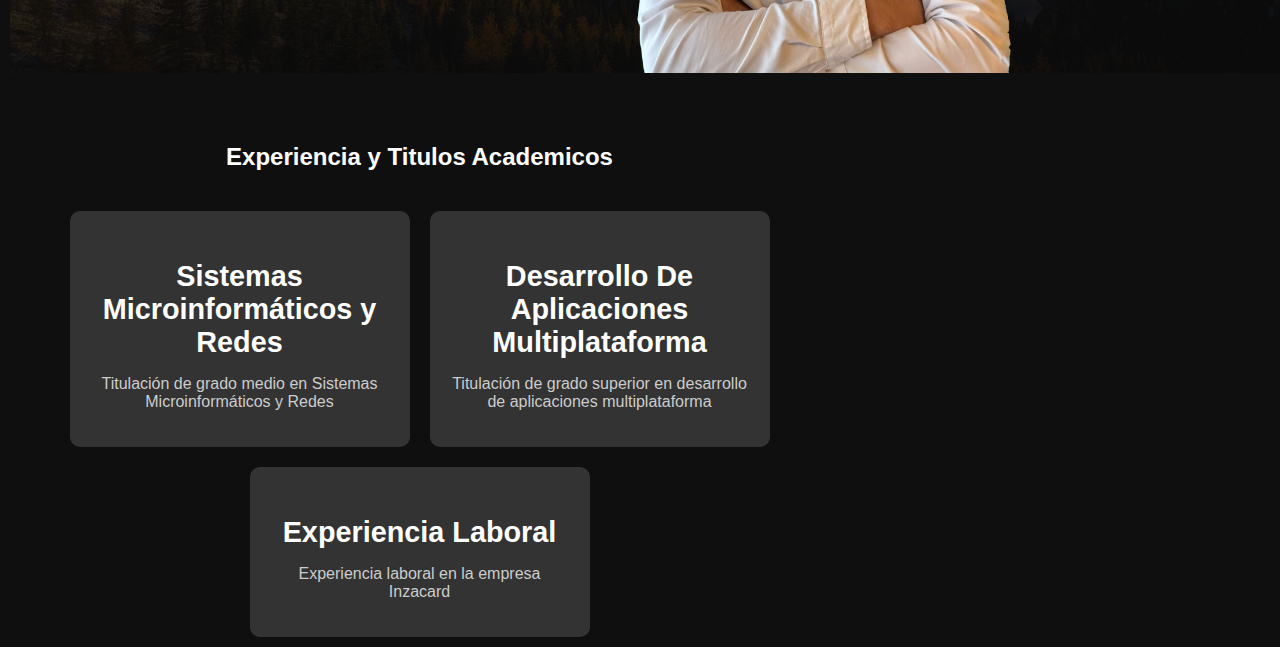
==== commit 6b555661: "gotTalent" ====
--- a/index.html
+++ b/index.html
@@ -83,7 +83,7 @@
           <div class="titulo-fondo">
             <h1>Marcos</h1>
             <h1>Paniego López</h1>
-            <a href="sobremi/index.html" class="link-sobre-mi">Leer mas</a>
+            <a href="#tarjetas-adicionales" class="link-sobre-mi">Leer mas</a>
           </div>
           <!-- Imagen a la derecha -->
           <div class="imagen-fondo-derecha">
@@ -92,7 +92,7 @@
         </div>
         <h2 id="servicios">Experiencia y Titulos Academicos</h2>
           <!-- 3 Tarjetas adicionales -->
-    <div class="tarjetas-adicionales">
+    <div class="tarjetas-adicionales" id="tarjetas-adicionales">
         <div class="tarjeta">
             <h3>Sistemas Microinformáticos y Redes</h3>
             <p>Titulación de grado medio en Sistemas Microinformáticos y Redes</p>
--- a/css/styles.css
+++ b/css/styles.css
@@ -3,6 +3,7 @@
     padding: 0;
     font-family: Arial, sans-serif;
     background-color: #0f0f0f;
+
     color: #fff;
     overflow-x: hidden; /* Elimina el desplazamiento horizontal */
   }
@@ -290,26 +291,66 @@
 /* Aseguramos que el enlace tenga suficiente espacio */
 .link-sobre-mi {
   display: inline-block; /* Lo convertimos en un bloque para que ocupe toda la línea */
-  margin-top: 10px; /* Separación del nombre */
-  font-size: 18px; /* Tamaño de texto */
-  color: #e5e6e1; /* Color texto*/
-  text-decoration: none; /* Sin subrayado por defecto */
-  background-color: rgba(139, 145, 127, 0.507); /* Fondo*/
-  border: 2px solid rgba(144, 148, 137, 0.507); /* Borde  */
-  padding: 10px 60px; 
-  border-radius: 25px; /* Bordes redondeados */
+  text-decoration: none;
+  
+  padding: 0.9rem 2rem;
+  margin: 0;
+  font-family: inherit;
+  font-size: inherit;
+  position: relative;
+  display: inline-block;
+  letter-spacing: 0.05rem;
+  font-weight: 700;
+  font-size: 17px;
+  border-radius: 500px;
+  overflow: hidden;
+  background: #0bdaff83;
+  color: rgb(250, 250, 255);
+  margin-top: 25px;
   margin-left: 120px;
   text-align: center; /* Centrado */
   position: relative; /* Aseguramos que el enlace esté por encima de otros elementos */
   z-index: 10; /* Aseguramos que esté en una capa superior */
 }
 
+.link-sobre-mi span{
+  position: relative;
+  z-index: 10;
+  transition: color 0.4s;
+}
+
+
+
+.link-sobre-mi::before,
+.link-sobre-mi::after {
+ position: absolute;
+ top: 0;
+ left: 0;
+ width: 100%;
+ height: 100%;
+ z-index: 0;
+}
+
+.link-sobre-mi::before {
+ content: "";
+ background: #0000008a;
+ z-index: -5;
+ width: 120%;
+ left: -10%;
+ transform: skew(30deg);
+ transition: transform 0.4s cubic-bezier(0.3, 1, 0.8, 1);
+}
+
+.link-sobre-mi:hover::before {
+ transform: translate3d(100%, 0, 0);
+}
+
+
 /* Estilo cuando pasamos el ratón por encima */
 .link-sobre-mi:hover {
-  color: #e5e6e1; /* Color azul */
-  background-color: rgba(76, 78, 72, 0.507); /* Fondo */
-  border: 2px solid rgba(76, 78, 72, 0.507); /* Borde */
-  color: #d9e8f8; /* Cambio de color */
+
+  background-color: rgba(2, 255, 44, 0.507); /* Fondo */
+  color: #000000; /* Cambio de color */
 }
 
 
@@ -410,7 +451,7 @@
 
     .fondo-paisaje {
         flex-direction: column;
-        width: 140%;
+        width: 180%;
         height: auto;
     }
 
@@ -420,7 +461,7 @@
     }
 
     .imagen-fondo-derecha img {
-        width: 100%;
+        width: 120%;
         height: auto;
         padding-left: 140px;
     }
